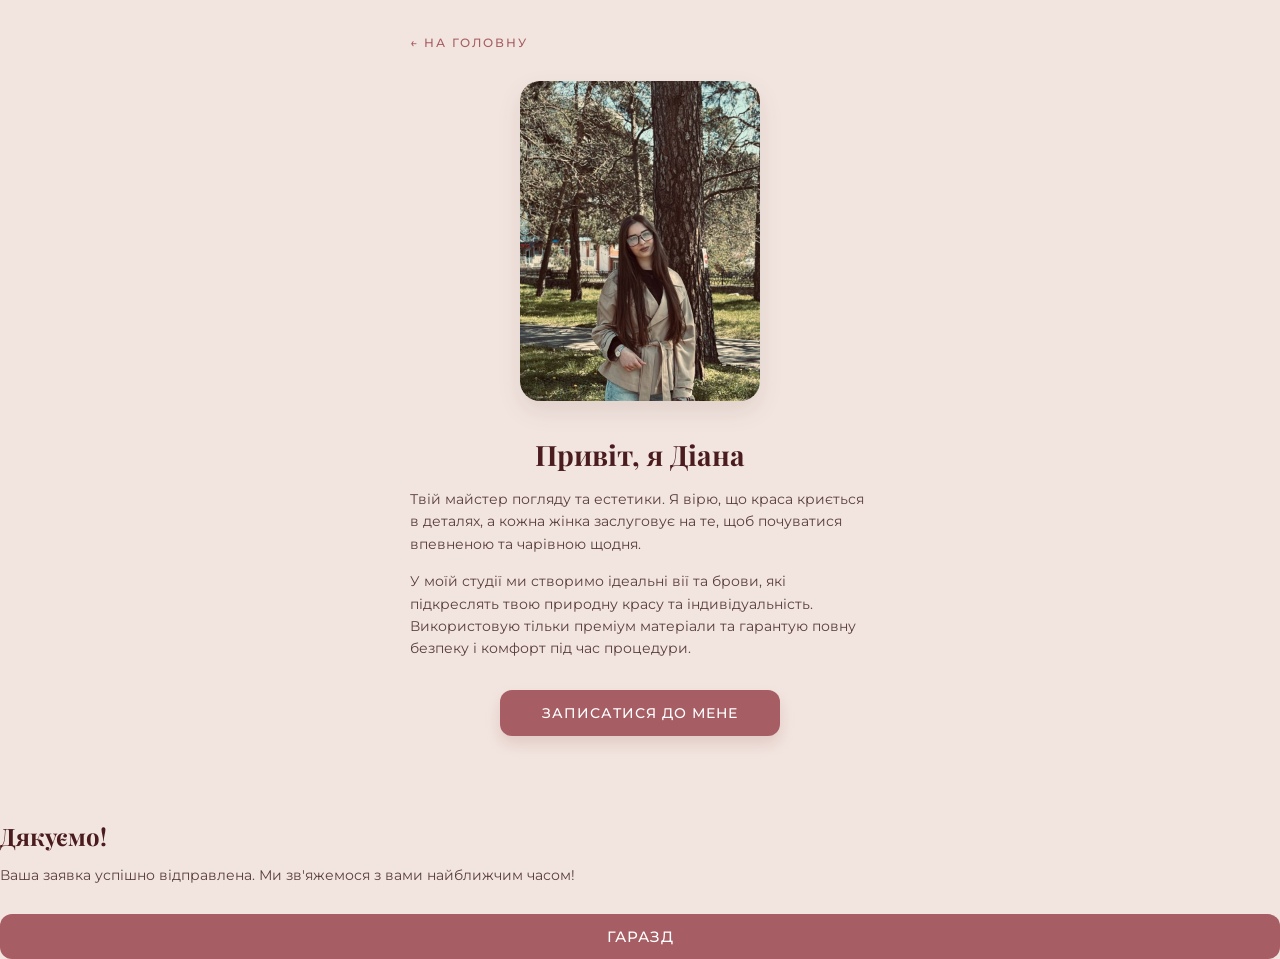
==== about.html @ 8d9df594 "Update about.html" ====
<!DOCTYPE html>
<html lang="uk">
<head>
    <meta charset="UTF-8">
    <meta name="viewport" content="width=device-width, initial-scale=1.0">
    <title>Про мене | Mtlvdn Club</title>
    <link rel="stylesheet" href="style.css">
    <link rel="stylesheet" href="https://cdnjs.cloudflare.com/ajax/libs/font-awesome/6.5.1/css/all.min.css">
    <link href="https://fonts.googleapis.com/css2?family=Montserrat:wght@300;400;500;600&family=Playfair+Display:ital,wght@1,600&display=swap" rel="stylesheet">
</head>
<body style="background-color: #f2e5df;">

    <div class="about-container animate-fade">
        <a href="index.html" class="back-link">← на головну</a>

        <div class="about-photo-wrapper">
            <img src="images/your-photo.jpg" alt="Майстер" class="about-img">
        </div>

        <div class="about-content">
            <h1 class="about-title">Привіт, я Діана</h1>
            <p class="about-text">
                Твій майстер погляду та естетики. Я вірю, що краса криється в деталях, а кожна жінка заслуговує на те, щоб почуватися впевненою та чарівною щодня.
            </p>
            <p class="about-text">
                У моїй студії ми створимо ідеальні вії та брови, які підкреслять твою природну красу та індивідуальність. Використовую тільки преміум матеріали та гарантую повну безпеку і комфорт під час процедури.
            </p>
            
            <a href="javascript:void(0)" onclick="openModal()" class="mega-booking-btn" 
               style="display: block !important; margin: 30px auto 0 auto !important; text-align: center !important; text-decoration: none !important; background-color: #a65e64 !important; color: white !important; padding: 14px 25px !important; width: 100% !important; max-width: 280px !important; border-radius: 12px !important; font-family: 'Montserrat', sans-serif !important; font-size: 14px !important; font-weight: 500 !important; text-transform: uppercase !important; letter-spacing: 1px !important; box-shadow: 0 8px 15px rgba(166, 94, 100, 0.2) !important; box-sizing: border-box !important;">
               Записатися до мене
            </a>
        </div>
    </div>

    <div id="bookingModal" class="modal">
        <div class="modal-overlay" onclick="closeModal()"></div>
        <div class="modal-content" style="background-color: #f2e5df !important; position: relative; z-index: 5002; padding: 25px !important; border-radius: 24px !important; width: 88% !important; max-width: 340px !important; border: 2px solid #f8b3c6 !important; box-shadow: 0 15px 35px rgba(74, 28, 31, 0.15) !important; box-sizing: border-box !important;">
            <span class="close-modal" onclick="closeModal()" style="position: absolute; top: 12px; right: 18px; font-size: 26px; color: #a65e64; cursor: pointer;">&times;</span>
            <h2 class="modal-title" style="font-family: 'Playfair Display', serif !important; color: #4a1c1f !important; text-align: center !important; font-size: 22px !important; margin: 0 0 20px 0 !important;">Запишіться на прийом</h2>
            
            <form id="bookingForm">
                <div class="input-group" style="margin-bottom: 10px !important;">
                    <label style="display: block !important; font-family: 'Montserrat', sans-serif !important; font-size: 12px !important; color: #4a1c1f !important; margin-bottom: 4px !important; text-align: left !important;">Оберіть послугу:</label>
                    <select id="service" name="service" class="modal-input" required style="width: 100% !important; padding: 10px 12px !important; border: 1.5px solid #f8b3c6 !important; border-radius: 12px !important; background: #ffffff !important; font-family: 'Montserrat', sans-serif !important; font-size: 14px !important; box-sizing: border-box !important; outline: none !important;">
                        <option value="" disabled selected>Виберіть з переліку...</option>
                        <optgroup label="Вії">
                            <option value="Ламінування+фарбування+ботокс (500грн)">Ламінування+фарбування+ботокс — 500 грн</option>
                            <option value="Фарбування вій (150 грн)">Фарбування вій — 150 грн</option>
                        </optgroup>
                        <optgroup label="Брови">
                            <option value="Корекція брів (200 грн)">Корекція брів — 200 грн</option>
                            <option value="Фарбування+корекція (400 грн)">Фарбування+корекція — 400 грн</option>
                            <option value="Ламінування+фарбування+корекція (600грн)">Ламінування+фарбування+корекція — 600 грн</option>
                            <option value="Депіляція над верхньою губою (200грн)">Депіляція над верхньою губою — 200 грн</option>
                        </optgroup>
                        <optgroup label="Комплекси">
                            <option value="Комплекс (1000 грн)">Комплекс (Ламінування вій та брів) — 1000 грн</option>
                        </optgroup>
                    </select>
                </div>

                <div class="input-group" style="margin-bottom: 10px !important;">
                    <label style="display: block !important; font-family: 'Montserrat', sans-serif !important; font-size: 12px !important; color: #4a1c1f !important; margin-bottom: 4px !important; text-align: left !important;">Ваше ім'я:</label>
                    <input type="text" name="name" class="modal-input" placeholder="Введіть ім'я" required style="width: 100% !important; padding: 10px 12px !important; border: 1.5px solid #f8b3c6 !important; border-radius: 12px !important; background: #ffffff !important; font-family: 'Montserrat', sans-serif !important; font-size: 14px !important; box-sizing: border-box !important; outline: none !important;">
                </div>

                <div class="input-group" style="margin-bottom: 10px !important;">
                    <label style="display: block !important; font-family: 'Montserrat', sans-serif !important; font-size: 12px !important; color: #4a1c1f !important; margin-bottom: 4px !important; text-align: left !important;">Номер телефону:</label>
                    <input type="tel" name="phone" class="modal-input" placeholder="+380..." required style="width: 100% !important; padding: 10px 12px !important; border: 1.5px solid #f8b3c6 !important; border-radius: 12px !important; background: #ffffff !important; font-family: 'Montserrat', sans-serif !important; font-size: 14px !important; box-sizing: border-box !important; outline: none !important;">
                </div>

                <div class="input-group" style="margin-bottom: 10px !important;">
                    <label style="display: block !important; font-family: 'Montserrat', sans-serif !important; font-size: 12px !important; color: #4a1c1f !important; margin-bottom: 4px !important; text-align: left !important;">Дата візиту:</label>
                    <input type="date" name="date" class="modal-input" required style="width: 100% !important; padding: 10px 12px !important; border: 1.5px solid #f8b3c6 !important; border-radius: 12px !important; background: #ffffff !important; font-family: 'Montserrat', sans-serif !important; font-size: 14px !important; box-sizing: border-box !important; outline: none !important; display: flex !important; align-items: center !important; justify-content: flex-start !important; -webkit-appearance: none !important; appearance: none !important;">
                </div>
                
                <div class="input-group" style="margin-bottom: 10px !important;">
                    <label style="display: block !important; font-family: 'Montserrat', sans-serif !important; font-size: 12px !important; color: #4a1c1f !important; margin-bottom: 4px !important; text-align: left !important;">Час візиту:</label>
                    <input type="time" name="time" class="modal-input" required style="width: 100% !important; padding: 10px 12px !important; border: 1.5px solid #f8b3c6 !important; border-radius: 12px !important; background: #ffffff !important; font-family: 'Montserrat', sans-serif !important; font-size: 14px !important; box-sizing: border-box !important; outline: none !important; display: flex !important; align-items: center !important; justify-content: flex-start !important; -webkit-appearance: none !important; appearance: none !important;">
                </div>

                <div class="input-group" style="margin-bottom: 12px !important;">
                    <label style="display: block !important; font-family: 'Montserrat', sans-serif !important; font-size: 12px !important; color: #4a1c1f !important; margin-bottom: 4px !important; text-align: left !important;">Коментар:</label>
                    <textarea name="comment" class="modal-input" rows="3" placeholder="Ваші побажання..." style="width: 100% !important; padding: 10px 12px !important; border: 1.5px solid #f8b3c6 !important; border-radius: 12px !important; background: #ffffff !important; font-family: 'Montserrat', sans-serif !important; font-size: 14px !important; box-sizing: border-box !important; outline: none !important; resize: none !important;"></textarea>
                </div>

                <button type="submit" class="submit-btn" style="background: #a65e64 !important; color: white !important; border: none !important; padding: 13px 0 !important; width: 100% !important; border-radius: 12px !important; font-family: 'Montserrat', sans-serif !important; font-size: 15px !important; font-weight: 500 !important; cursor: pointer !important; text-transform: uppercase; letter-spacing: 1px;">Підтвердити запис</button>
            </form>
        </div>
    </div>

    <div id="success-modal" class="modal" style="display: none;">
        <div class="modal-overlay" onclick="closeSuccessModal()"></div>
        <div class="modal-content" style="text-align: center; background-color: #f2e5df !important; padding: 25px !important; border-radius: 24px !important; width: 88% !important; max-width: 340px !important; border: 2px solid #f8b3c6 !important; box-sizing: border-box !important;">
            <div style="margin-bottom: 15px !important; display: inline-block;">
                <svg viewBox="0 0 24 24" fill="none" xmlns="http://www.w3.org/2000/svg" style="width: 50px; height: 50px;">
                    <path d="M12 2L14.8 9.2L22 12L14.8 14.8L12 22L9.2 14.8L2 12L9.2 9.2L12 2Z" fill="#a65e64"/>
                </svg>
            </div>
            <h3 style="font-family: 'Playfair Display', serif; font-size: 24px; color: #4a1c1f; margin-bottom: 10px;">Дякуємо!</h3>
            <p style="font-family: 'Montserrat', sans-serif; font-size: 14px; color: #5a3e3f; margin-bottom: 20px;">Ваша заявка успішно відправлена. Ми зв'яжемося з вами найближчим часом!</p>
            <button onclick="closeSuccessModal()" class="submit-btn" style="background: #a65e64 !important; color: white !important; border: none !important; padding: 13px 0 !important; width: 100% !important; border-radius: 12px !important; font-family: 'Montserrat', sans-serif !important; font-size: 15px !important; font-weight: 500 !important; cursor: pointer !important; text-transform: uppercase;">Гаразд</button>
        </div>
    </div>

    <script src="script.js"></script>
</body>
</html>
            <h3 style="font-family: 'Playfair Display', serif; font-size: 24px; color: #4a1c1f; margin-bottom: 10px;">Дякуємо!</h3>
            <p style="font-family: 'Montserrat', sans-serif; font-size: 14px; color: #5a3e3f; margin-bottom: 20px;">Ваша заявка успішно відправлена. Ми зв'яжемося з вами найближчим часом!</p>
            <button onclick="closeSuccessModal()" class="submit-btn">Гаразд</button>
        </div>
    </div>

    <script src="script.js"></script> 
</body>
</html>
---- style.css ----
/* ==========================================================================
   1. БАЗОВІ СТИЛІ ТА СКИДАННЯ
   ========================================================================== */
body, html { 
    margin: 0 !important; 
    padding: 0 !important; 
    width: 100% !important;
    background-color: #f2e5df !important; 
    overflow-x: hidden;
    font-family: 'Playfair Display', serif;
}

html {
    scroll-behavior: smooth;
}

/* ==========================================================================
   2. ШАПКА ТА ЛОГОТИП
   ========================================================================== */
.hero {
    position: relative;
    width: 100%;
    min-height: 220px;
    display: flex;
    flex-direction: column;
    align-items: center;
    justify-content: center;
}

.main-logo { 
    position: absolute; 
    top: 15px; 
    left: 20px; 
    width: 110px; 
    z-index: 10;
    filter: drop-shadow(0px 5px 10px rgba(0, 0, 0, 0.08));
    cursor: pointer;
}

.sakura-top-right {
    position: absolute; 
    top: 0; 
    right: 0; 
    width: 180px; 
    z-index: 5; 
    pointer-events: none;
}

.header-title {
    display: flex !important;
    flex-direction: column !important;
    align-items: center !important;
    text-align: center !important;
    padding: 40px 10px 10px !important; 
    margin-top: 0 !important;
    z-index: 10;
}

.main-text { 
    font-style: italic !important; 
    font-weight: 600 !important; 
    font-size: 36px !important; 
    color: #4a1c1f !important; 
    margin: 0 !important;
}

.sub-text { 
    font-style: italic !important; 
    font-weight: 600 !important; 
    font-size: 28px !important; 
    color: #a65e64 !important; 
    margin-top: -2px !important; 
    letter-spacing: 2px;
    text-transform: uppercase;
}

/* ==========================================================================
   3. БАНТИКИ ТА КОНФЕТТІ (ГОЛОВНИЙ СТИЛЬ ДЛЯ ПК — СТАТИЧНІ НА ЕКРАНІ)
   ========================================================================== */
.bow {
    position: fixed; 
    background-image: url('images/bow.png'); 
    background-size: contain;
    background-repeat: no-repeat;
    z-index: 5; 
    opacity: 0.9;
    width: 60px;
    height: 60px;
    pointer-events: none; 
}

/* Розставляємо бантики по всій висоті екрана комп'ютера */
.bow-1 { top: 12vh; left: 4%; }   
.bow-2 { top: 48vh; left: 3%; }   
.bow-3 { top: 82vh; left: 5%; }   

.bow-4 { top: 15vh; right: 4%; }  
.bow-5 { top: 52vh; right: 3%; }  
.bow-6 { top: 85vh; right: 5%; }  

.bow-7 { top: 28vh; left: 11%; width: 52px; height: 52px; } 
.bow-8 { top: 32vh; right: 13%; width: 52px; height: 52px; }
.bow-9 { top: 65vh; left: 9%; width: 52px; height: 52px; }
.bow-10 { top: 70vh; right: 11%; width: 52px; height: 52px; }

/* Ховаємо внутрішні, залишаючи рівно 8 бантиків на екрані ПК */
.bow:nth-child(4), .bow:nth-child(8) { 
    display: none !important; 
}

/* Статичне конфеті */
.confetti {
    position: fixed; 
    width: 12px; 
    height: 12px;
    background-color: #f8b3c6;
    border-radius: 50%;
    z-index: 4;
    opacity: 0.6;
    animation: float 8s infinite ease-in-out;
    pointer-events: none;
}
.confetti-1 { top: 25vh; left: 20%; }
.confetti-2 { top: 65vh; left: 80%; background-color: #ffffff; }

@keyframes float {
    0%, 100% { transform: translateY(0) translateX(0); }
    50% { transform: translateY(-40px) translateX(25px); }
}

/* ==========================================================================
   4. МОБІЛЬНЕ МЕНЮ ТА КНОПКА-БУРГЕР
   ========================================================================== */
.menu-toggle { 
    cursor: pointer; 
    position: absolute; 
    top: 20px; 
    right: 20px; 
    z-index: 3000; 
    background: #e5c5bb; 
    padding: 10px 12px; 
    border-radius: 8px; 
    display: flex;
    flex-direction: column;
    gap: 5px;
    transition: all 0.3s ease;
}
.menu-toggle .bar { 
    display: block; 
    width: 25px; 
    height: 3px; 
    background: #4a1c1f; 
    transition: all 0.3s ease;
}

.menu-toggle.active .bar:nth-child(1) { transform: translateY(8px) rotate(45deg); }
.menu-toggle.active .bar:nth-child(2) { opacity: 0; }
.menu-toggle.active .bar:nth-child(3) { transform: translateY(-8px) rotate(-45deg); }

.nav-menu {
    display: none; 
    position: fixed; 
    top: 0; 
    left: 0;
    width: 100%; 
    height: 100%; 
    background: rgba(242, 229, 223, 0.98) !important; 
    justify-content: center; 
    align-items: center; 
    z-index: 4000 !important; 
}

.nav-menu.active { 
    display: flex !important; 
}

.menu-glass-box {
    background: rgba(255, 255, 255, 0.4) !important;
    backdrop-filter: blur(15px) !important;
    -webkit-backdrop-filter: blur(15px) !important;
    border: 1px solid rgba(248, 179, 198, 0.5) !important;
    border-radius: 35px !important;
    padding: 30px !important;
    width: 85% !important;
    max-width: 360px !important;
    box-shadow: 0 15px 35px rgba(74, 28, 31, 0.08) !important;
}

.nav-menu ul { 
    list-style: none; 
    padding: 0; 
    margin: 0;
    width: 100%;
}

.menu-btn-item {
    display: flex !important;
    align-items: center !important;
    justify-content: center !important;
    width: 100% !important;
    height: 50px !important;
    background: #ffffff !important;
    color: #4a1c1f !important;
    text-decoration: none !important;
    margin-bottom: 15px !important;
    border-radius: 50px !important;
    border: 1px solid #f8b3c6 !important;
    font-family: 'Montserrat', sans-serif !important;
    font-size: 14px !important;
    font-weight: 500 !important;
    letter-spacing: 1.5px !important;
    text-transform: uppercase !important;
    box-sizing: border-box;
}

.menu-btn-item:hover {
    letter-spacing: 2px !important;
    background: #ffffff !important;
    box-shadow: 0 8px 20px rgba(248, 179, 198, 0.4) !important;
    border-color: #a65e64 !important;
    transform: scale(1.02);
}

.menu-btn-item.special {
    background: linear-gradient(135deg, #a65e64, #c28287) !important;
    color: #ffffff !important;
    border: none !important;
    font-weight: 600 !important;
    box-shadow: 0 8px 15px rgba(166, 94, 100, 0.2) !important;
    margin-bottom: 0 !important;
}

/* ==========================================================================
   5. СЕКЦІЯ СТОРІНКИ ПОСЛУГ (КАРТКИ З ФОТО)
   ========================================================================== */
.services-section {
    width: 100% !important;
    max-width: 500px !important;
    margin: 0 auto !important;
    padding: 10px 20px 60px 20px !important;
    box-sizing: border-box;
    position: relative;
    z-index: 10;
}

.category-title {
    font-family: 'Playfair Display', serif;
    font-style: italic;
    font-size: 36px;
    color: #4a1c1f;
    text-align: center;
    margin: 35px 0 20px 0;
}

.service-item.bg-card {
    height: 300px !important;
    width: 100% !important;
    margin: 0 auto 25px auto !important;
    border: 2px solid #f8b3c6 !important;
    border-radius: 24px !important;
    background-size: cover !important;
    background-position: center !important;
    position: relative !important;
    overflow: hidden !important;
    display: flex !important;
    box-sizing: border-box;
}

.service-item.bg-card::before {
    content: "";
    position: absolute;
    top: 0; left: 0; width: 100%; height: 100%;
    background: linear-gradient(to bottom, rgba(0, 0, 0, 0.55) 0%, rgba(0, 0, 0, 0.2) 50%, rgba(0, 0, 0, 0.5) 100%);
    z-index: 1;
}

.card-content {
    width: 100% !important;
    height: 100% !important;
    position: relative;
    z-index: 2;
    display: flex !important;
    flex-direction: column !important;
    align-items: center !important;
    justify-content: flex-start !important; 
    padding: 25px 15px 20px 15px !important; 
    box-sizing: border-box !important;
}

.card-name {
    color: #ffffff !important;
    font-family: 'Montserrat', sans-serif !important;
    font-size: 16px !important; 
    font-weight: 500 !important; 
    text-transform: uppercase !important;
    letter-spacing: 1.5px !important;
    text-align: center;
    margin: 0 0 10px 0 !important;
    text-shadow: 0 2px 8px rgba(0,0,0,0.8) !important;
    max-width: 90% !important;
    line-height: 1.4 !important;
}

.card-btn {
    margin-top: auto !important;
    background: #a65e64 !important;
    border: 1px solid #f8b3c6 !important;
    color: white !important;
    padding: 10px 35px !important; 
    border-radius: 12px !important;
    font-family: 'Montserrat', sans-serif !important;
    font-size: 13px !important;
    font-weight: 500 !important;
    text-transform: uppercase !important;
    letter-spacing: 1px;
    cursor: pointer !important;
    transition: all 0.3s ease;
}
.card-btn:hover {
    background: #8e4d52 !important;
    transform: translateY(-2px);
}

/* ==========================================================================
   6. ТЕКСТОВИЙ ПРАЙС-ЛИСТ (`services.html`)
   ========================================================================== */
.services-container {
    padding: 30px 20px 100px !important;
    max-width: 550px !important;
    margin: 0 auto !important;
    box-sizing: border-box;
}

.back-link {
    text-decoration: none;
    color: #a65e64;
    font-family: 'Montserrat', sans-serif;
    text-transform: uppercase;
    font-size: 12px;
    letter-spacing: 2px;
    font-weight: 500;
}

.price-list {
    margin-bottom: 35px !important;
}

.price-item {
    display: flex !important;
    align-items: baseline !important;
    margin-bottom: 18px !important;
    font-family: 'Montserrat', sans-serif !important;
}

.price-item .name {
    font-size: 14px !important;
    color: #4a1c1f !important;
    font-weight: 400 !important;
    max-width: 75%;
}

.price-item .price {
    font-weight: 600 !important;
    color: #a65e64 !important;
    white-space: nowrap;
    margin-left: auto; 
    padding-left: 10px;
}

/* ==========================================================================
   7. МОДАЛЬНІ ВІКНА ТА ФОРМА ЗАПИСУ
   ========================================================================== */
.modal { 
    display: none; 
    position: fixed; 
    top: 0; left: 0; 
    width: 100%; height: 100%; 
    z-index: 5000; 
    align-items: center;
    justify-content: center;
}

.modal-overlay {
    position: absolute;
    top: 0; left: 0;
    width: 100%; height: 100%;
    background: rgba(40, 20, 22, 0.4);
    backdrop-filter: blur(4px);
}

.modal-content {
    background-color: #f2e5df !important; 
    position: relative;
    z-index: 5002;
    padding: 25px !important;
    border-radius: 24px !important;
    width: 88% !important;
    max-width: 400px !important;
    border: 2px solid #f8b3c6 !important;
    box-shadow: 0 15px 35px rgba(74, 28, 31, 0.15) !important;
    box-sizing: border-box;
}

.close-modal {
    position: absolute;
    top: 12px;
    right: 18px;
    font-size: 26px;
    color: #a65e64;
    cursor: pointer;
}

.modal-title {
    font-family: 'Playfair Display', serif !important;
    color: #4a1c1f !important;
    text-align: center !important;
    font-size: 24px !important;
    margin: 0 0 20px 0 !important;
}

.input-group {
    margin-bottom: 12px !important;
    text-align: left !important;
}

.input-group label {
    display: block !important;
    font-family: 'Montserrat', sans-serif !important;
    font-size: 13px !important;
    color: #4a1c1f !important;
    margin-bottom: 4px !important;
    padding-left: 4px;
}

.modal-input {
    width: 100% !important;
    padding: 11px 14px !important;
    border: 1.5px solid #f8b3c6 !important; 
    border-radius: 12px !important;
    background: #ffffff !important;
    font-family: 'Montserrat', sans-serif !important;
    font-size: 14px !important;
    box-sizing: border-box !important;
    outline: none !important;
}
.modal-input:focus {
    border-color: #a65e64 !important;
}

/* Контейнер для Дати та Часу на ПК */
.row {
    display: flex !important;
    gap: 12px !important;
}
.row .input-group {
    flex: 1 !important;
}

.submit-btn {
    background: #a65e64 !important;
    color: white !important;
    border: none !important;
    padding: 13px 0 !important;
    width: 100% !important;
    border-radius: 12px !important;
    font-family: 'Montserrat', sans-serif !important;
    font-size: 15px !important;
    font-weight: 500 !important;
    cursor: pointer !important;
    margin-top: 10px !important;
    text-transform: uppercase;
    letter-spacing: 1px;
}
.submit-btn:hover { background: #8e4d52 !important; }
textarea.modal-input { resize: none !important; }

/* ==========================================================================
   8. СТОРІНКА ПРО МЕНЕ (`about.html`)
   ========================================================================== */
.about-container {
    max-width: 500px !important; 
    margin: 0 auto !important;
    padding: 30px 20px 60px !important;
    box-sizing: border-box;
}

.about-photo-wrapper {
    position: relative !important;
    width: 240px !important; 
    height: 320px !important;
    margin: 30px auto 35px auto !important;
}

.about-img {
    width: 100% !important;
    height: 100% !important;
    object-fit: cover !important; 
    border-radius: 20px !important; 
    box-shadow: 0 10px 25px rgba(74, 28, 31, 0.1) !important; 
}

.about-title {
    font-family: 'Playfair Display', serif !important;
    font-size: 28px !important;
    color: #4a1c1f !important;
    margin-bottom: 15px !important;
    text-align: center;
}

.about-text {
    font-family: 'Montserrat', sans-serif !important;
    font-size: 14px !important;
    line-height: 1.6 !important;
    color: #5a3e3f !important;
    margin-bottom: 15px !important;
    font-weight: 400 !important;
}

/* ==========================================================================
   9. ПІДВАЛ (ФУТЕР) СТОРІНКИ
   ========================================================================== */
.footer-section {
    padding: 50px 20px 30px !important;
    background-color: #f2e5df !important; 
    border-top: 1px solid rgba(166, 94, 100, 0.15) !important;
    text-align: center !important;
    position: relative;
    z-index: 10;
}

.footer-title {
    font-family: 'Playfair Display', serif !important;
    font-size: 28px !important;
    color: #4a1c1f !important;
    margin: 0 0 5px 0 !important;
}

.footer-subtitle {
    font-family: 'Montserrat', sans-serif !important;
    color: #a65e64 !important;
    margin: 0 0 30px 0 !important;
    font-size: 14px;
}

.contact-links {
    display: flex !important;
    justify-content: center !important;
    gap: 40px !important;
    margin-bottom: 35px !important;
}

.contact-item {
    text-decoration: none !important;
    display: flex !important;
    flex-direction: column !important;
    align-items: center !important;
    gap: 6px !important;
}

.footer-icon {
    font-size: 26px !important; 
    color: #a65e64 !important;  
}

.contact-item .label {
    font-family: 'Montserrat', sans-serif !important;
    font-size: 11px !important;
    text-transform: uppercase !important;
    letter-spacing: 1px !important;
    color: #4a1c1f !important;
}

.footer-bottom {
    font-family: 'Montserrat', sans-serif !important;
    font-size: 11px !important;
    color: rgba(74, 28, 31, 0.4) !important;
    margin-top: 20px !important;
    border-top: 1px solid rgba(166, 94, 100, 0.08) !important;
    padding-top: 15px !important;
}

/* ==========================================================================
   10. АНІМАЦІЇ
   ========================================================================== */
.animate-fade { animation: fadeInUp 0.6s ease-out forwards; }
@keyframes fadeInUp {
    from { opacity: 0; transform: translateY(15px); }
    to { opacity: 1; transform: translateY(0); }
}

/* ==========================================================================
   11. АДАПТИВНИЙ КРАШ-ТЕСТ ДЛЯ ТЕЛЕФОНІВ (Мобільні екрани)
   ========================================================================== */
@media screen and (max-width: 768px) {
    .sakura-top-right { width: 120px !important; }
    .main-logo { width: 90px !important; left: 15px !important; top: 15px !important; }
    .main-text { font-size: 30px !important; }
    .sub-text { font-size: 22px !important; }
    .service-item.bg-card { height: 240px !important; }
    .card-name { font-size: 14px !important; }

    /* Мобільні бантики */
    .bow {
        position: absolute !important;
        width: 38px !important;        
        height: 38px !important;
        z-index: 1 !important;         
    }
    .bow-1 { top: 190px !important; left: 1% !important; }
    .bow-2 { top: 520px !important; left: 1% !important; }
    .bow-3 { top: 900px !important; left: 2% !important; }
    .bow-4 { top: 230px !important; right: 1% !important; }
    .bow-5 { top: 620px !important; right: 1% !important; }
    .bow-6 { top: 1050px !important; right: 2% !important; }
    .bow-7, .bow-8, .bow-9, .bow-10 { display: none !important; }
    .confetti { position: absolute !important; z-index: 1 !important; }

    /* ----------------------------------------------------------------------
       ВИПРАВЛЕННЯ ДЛЯ МОДАЛКИ ТА ПОЛІВ "ДАТА І ЧАС" НА СМАРТФОНІ
       ---------------------------------------------------------------------- */
    .modal-content {
        width: 92% !important;        
        max-width: 340px !important;   
        padding: 20px !important; 
        border-radius: 20px !important;
    }

    .modal-title {
        font-size: 20px !important;    
        margin-bottom: 15px !important;
    }

    .close-modal {
        top: 8px !important;
        right: 14px !important;
        font-size: 22px !important;    
    }

    .input-group {
        margin-bottom: 10px !important; 
    }

    .input-group label {
        font-size: 12px !important;    
        margin-bottom: 3px !important;
    }

    .modal-input {
        padding: 10px 12px !important;  
        font-size: 14px !important;    
        border-radius: 10px !important;
        height: auto !important;
    }

    /* Рядок стає колонкою: Дата та Час стають один під одним */
    .row {
        display: flex !important;
        flex-direction: column !important; /* Розгортаємо вертикально */
        gap: 0 !important; 
    }
    
    .row .input-group {
        margin-bottom: 10px !important; /* Однаковий відступ, як у інших полів */
        width: 100% !important;
    }

    .submit-btn {
        padding: 12px 0 !important;    
        font-size: 14px !important;    
        border-radius: 10px !important;
        margin-top: 5px !important;
    }
}
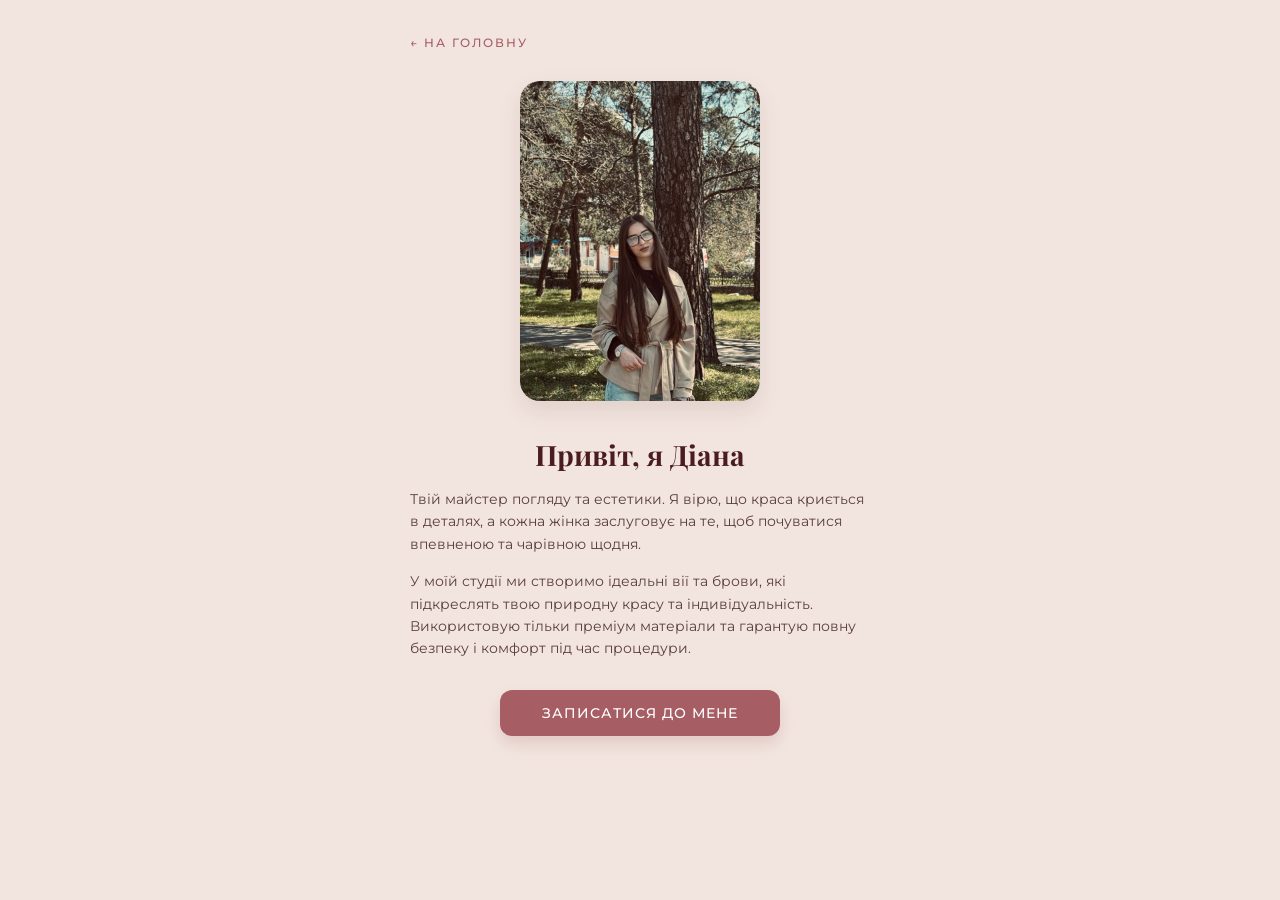
==== commit 35605ef0: "Refactor about.html structure and content" ====
--- a/about.html
+++ b/about.html
@@ -33,7 +33,8 @@
         </div>
     </div>
 
-    <div id="bookingModal" class="modal">
+    <div id="bookingModal" class="modal" style="display: none; position: fixed; top: 0; left: 0; width: 100%; height: 100%; z-index: 5000; align-items: center; justify-content: center;">
+        <div class="modal-overlay" onclick="closeModal()" style="position: absolute; top: 0; left: 0; width: 100%; height: 100%; background: rgba(40, 20, 22, 0.4); backdrop-filter: blur(4px); -webkit-backdrop-filter: blur(4px);"></div>
         <div class="modal-overlay" onclick="closeModal()"></div>
         <div class="modal-content" style="background-color: #f2e5df !important; position: relative; z-index: 5002; padding: 25px !important; border-radius: 24px !important; width: 88% !important; max-width: 340px !important; border: 2px solid #f8b3c6 !important; box-shadow: 0 15px 35px rgba(74, 28, 31, 0.15) !important; box-sizing: border-box !important;">
             <span class="close-modal" onclick="closeModal()" style="position: absolute; top: 12px; right: 18px; font-size: 26px; color: #a65e64; cursor: pointer;">&times;</span>
@@ -107,12 +108,3 @@
     <script src="script.js"></script>
 </body>
 </html>
-            <h3 style="font-family: 'Playfair Display', serif; font-size: 24px; color: #4a1c1f; margin-bottom: 10px;">Дякуємо!</h3>
-            <p style="font-family: 'Montserrat', sans-serif; font-size: 14px; color: #5a3e3f; margin-bottom: 20px;">Ваша заявка успішно відправлена. Ми зв'яжемося з вами найближчим часом!</p>
-            <button onclick="closeSuccessModal()" class="submit-btn">Гаразд</button>
-        </div>
-    </div>
-
-    <script src="script.js"></script> 
-</body>
-</html>
--- a/style.css
+++ b/style.css
@@ -447,7 +447,6 @@
     border-color: #a65e64 !important;
 }
 
-/* Контейнер для Дати та Часу на ПК */
 .row {
     display: flex !important;
     gap: 12px !important;
@@ -614,15 +613,43 @@
     .bow-6 { top: 1050px !important; right: 2% !important; }
     .bow-7, .bow-8, .bow-9, .bow-10 { display: none !important; }
     .confetti { position: absolute !important; z-index: 1 !important; }
+    /* ==========================================================================
+   КНОПКА ДЛЯ СТОРІНКИ ПРО МЕНЕ
+   ========================================================================== */
+.mega-booking-btn {
+    display: block !important;
+    margin: 30px auto 0 auto !important;
+    text-align: center !important;
+    text-decoration: none !important;
+    background: #a65e64 !important; /* Твій фірмовий колір */
+    color: white !important;
+    padding: 14px 25px !important;
+    width: 100% !important;
+    max-width: 280px !important; /* Оптимальна ширина під фото */
+    border-radius: 12px !important;
+    font-family: 'Montserrat', sans-serif !important;
+    font-size: 14px !important;
+    font-weight: 500 !important;
+    text-transform: uppercase !important;
+    letter-spacing: 1px !important;
+    box-shadow: 0 8px 15px rgba(166, 94, 100, 0.2) !important;
+    transition: all 0.3s ease !important;
+}
+
+.mega-booking-btn:hover {
+    background: #8e4d52 !important;
+    transform: translateY(-2px) !important;
+}
 
     /* ----------------------------------------------------------------------
        ВИПРАВЛЕННЯ ДЛЯ МОДАЛКИ ТА ПОЛІВ "ДАТА І ЧАС" НА СМАРТФОНІ
        ---------------------------------------------------------------------- */
     .modal-content {
-        width: 92% !important;        
+        width: 88% !important;        
         max-width: 340px !important;   
         padding: 20px !important; 
         border-radius: 20px !important;
+        box-sizing: border-box !important;
     }
 
     .modal-title {
@@ -638,29 +665,54 @@
 
     .input-group {
         margin-bottom: 10px !important; 
+        width: 100% !important;
+        box-sizing: border-box !important;
     }
 
     .input-group label {
+        display: block !important;
+        text-align: left !important;
         font-size: 12px !important;    
         margin-bottom: 3px !important;
     }
 
     .modal-input {
+        width: 100% !important;
         padding: 10px 12px !important;  
         font-size: 14px !important;    
         border-radius: 10px !important;
-        height: auto !important;
-    }
-
-    /* Рядок стає колонкою: Дата та Час стають один під одним */
+        box-sizing: border-box !important;
+        height: 40px !important;
+        text-align: left !important;
+    }
+
+    /* Фікс вирівнювання тексту та скидання стилів Safari для iPhone */
+    input[type="date"].modal-input,
+    input[type="time"].modal-input {
+        display: flex !important;
+        align-items: center !important;
+        justify-content: flex-start !important;
+        -webkit-appearance: none !important;
+        appearance: none !important;
+        padding-left: 12px !important;
+        background-position: right 12px center !important;
+    }
+
+    input[type="date"]::-webkit-calendar-picker-indicator,
+    input[type="time"]::-webkit-calendar-picker-indicator {
+        margin: 0 !important;
+        padding: 0 !important;
+    }
+
     .row {
         display: flex !important;
-        flex-direction: column !important; /* Розгортаємо вертикально */
+        flex-direction: column !important; 
         gap: 0 !important; 
+        width: 100% !important;
     }
     
     .row .input-group {
-        margin-bottom: 10px !important; /* Однаковий відступ, як у інших полів */
+        margin-bottom: 10px !important;
         width: 100% !important;
     }
 
@@ -669,5 +721,16 @@
         font-size: 14px !important;    
         border-radius: 10px !important;
         margin-top: 5px !important;
-    }
-}
+        width: 100% !important;
+        box-sizing: border-box !important;
+    }
+}
+    }
+
+    .submit-btn {
+        padding: 12px 0 !important;    
+        font-size: 14px !important;    
+        border-radius: 10px !important;
+        margin-top: 5px !important;
+    }
+}
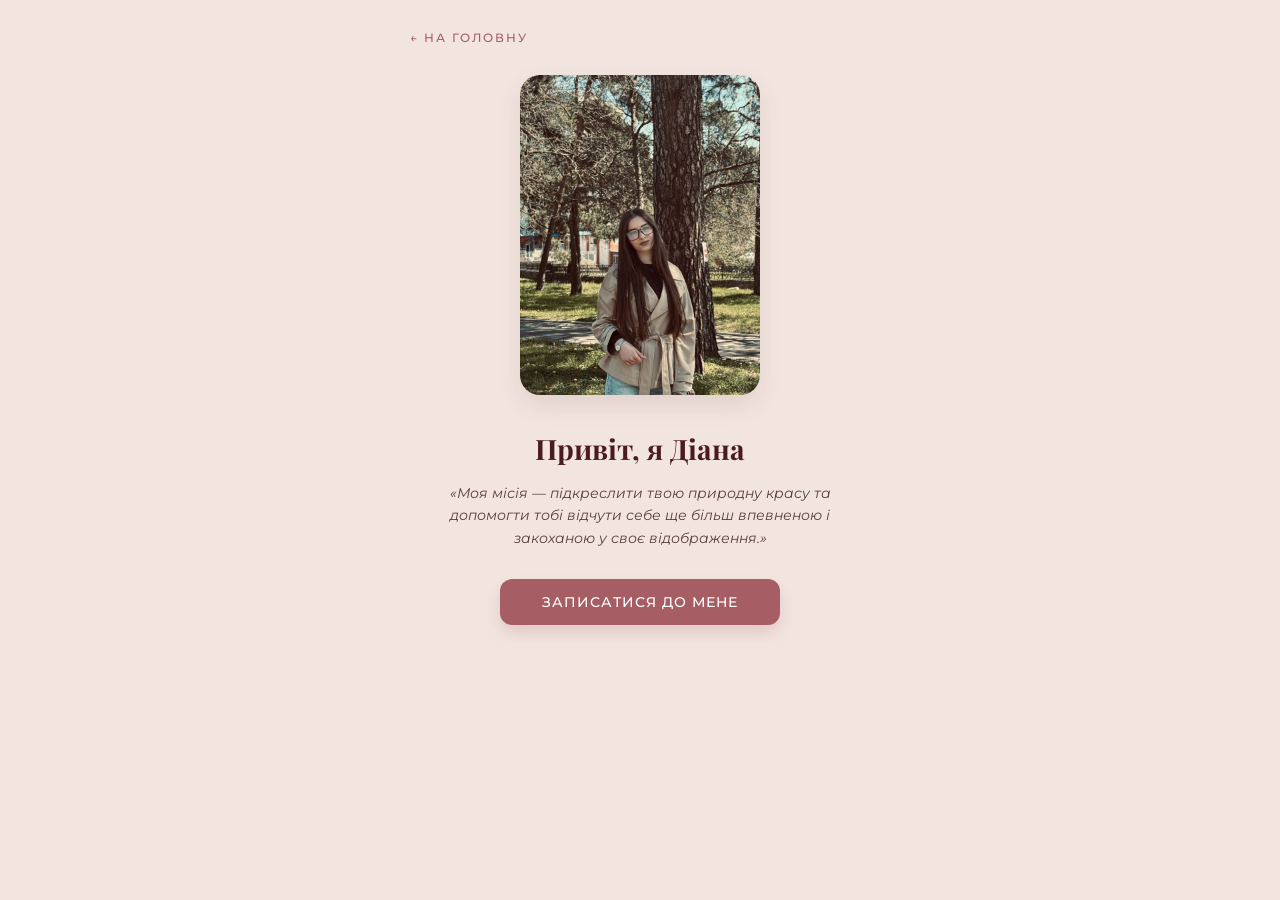
==== commit d797ba41: "Revise about.html content and layout Updated the content and styling of the about page, including a " ====
--- a/about.html
+++ b/about.html
@@ -1,4 +1,3 @@
-<!DOCTYPE html>
 <html lang="uk">
 <head>
     <meta charset="UTF-8">
@@ -19,11 +18,9 @@
 
         <div class="about-content">
             <h1 class="about-title">Привіт, я Діана</h1>
-            <p class="about-text">
-                Твій майстер погляду та естетики. Я вірю, що краса криється в деталях, а кожна жінка заслуговує на те, щоб почуватися впевненою та чарівною щодня.
-            </p>
-            <p class="about-text">
-                У моїй студії ми створимо ідеальні вії та брови, які підкреслять твою природну красу та індивідуальність. Використовую тільки преміум матеріали та гарантую повну безпеку і комфорт під час процедури.
+            
+            <p class="about-text" style="text-align: center; font-style: italic; font-size: 15px; color: #4a1c1f; line-height: 1.7; margin-bottom: 25px;">
+                «Моя місія — підкреслити твою природну красу та допомогти тобі відчути себе ще більш впевненою і закоханою у своє відображення.»
             </p>
             
             <a href="javascript:void(0)" onclick="openModal()" class="mega-booking-btn" 
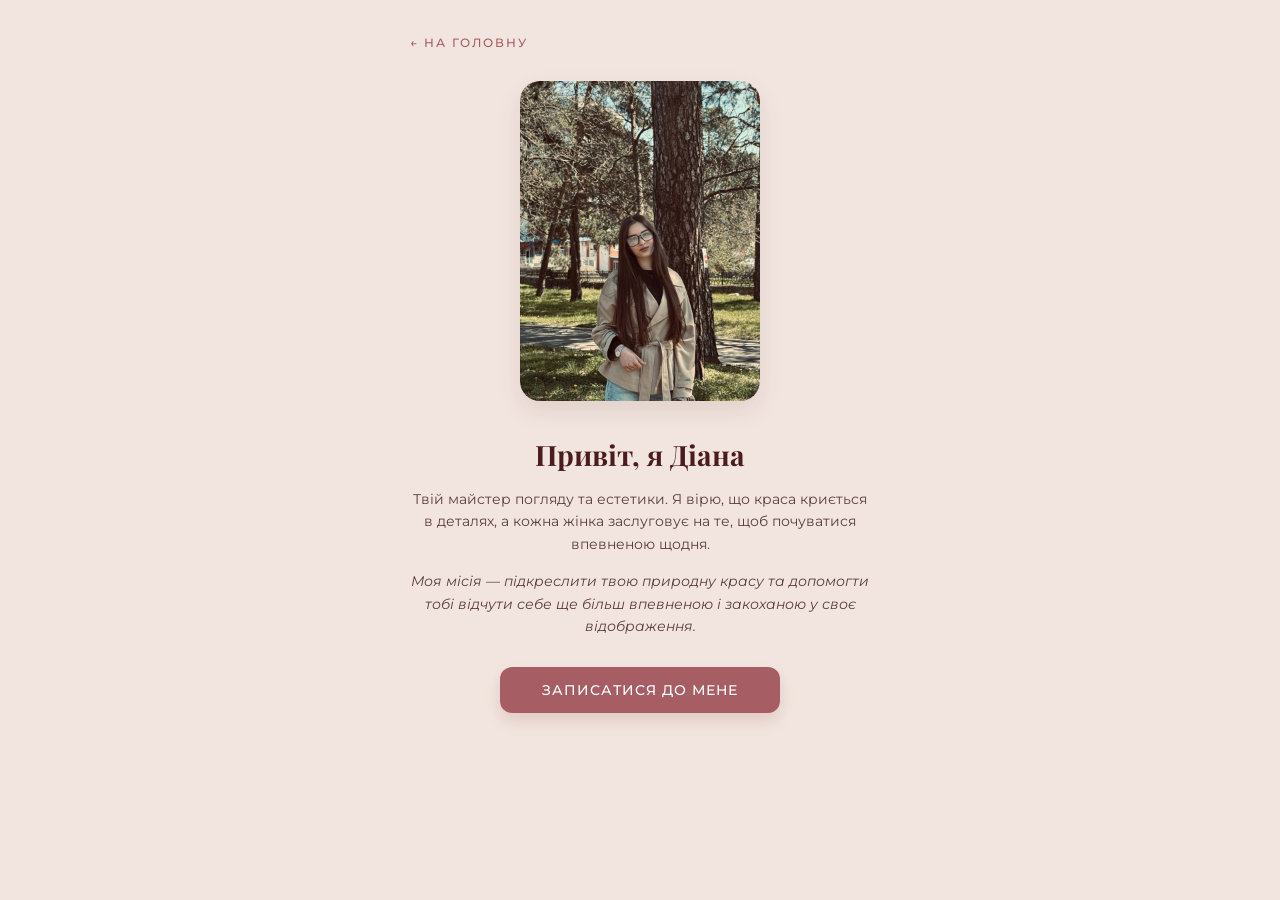
==== commit 74a12c0d: "Revise about.html content and styles Updated the content and styling of the about page." ====
--- a/about.html
+++ b/about.html
@@ -1,3 +1,4 @@
+<!DOCTYPE html>
 <html lang="uk">
 <head>
     <meta charset="UTF-8">
@@ -19,8 +20,12 @@
         <div class="about-content">
             <h1 class="about-title">Привіт, я Діана</h1>
             
-            <p class="about-text" style="text-align: center; font-style: italic; font-size: 15px; color: #4a1c1f; line-height: 1.7; margin-bottom: 25px;">
-                «Моя місія — підкреслити твою природну красу та допомогти тобі відчути себе ще більш впевненою і закоханою у своє відображення.»
+            <p class="about-text" style="text-align: center; font-family: 'Montserrat', sans-serif; font-size: 14px; color: #5a3e3f; line-height: 1.6; margin-bottom: 15px;">
+                Твій майстер погляду та естетики. Я вірю, що краса криється в деталях, а кожна жінка заслуговує на те, щоб почуватися впевненою щодня.
+            </p>
+            
+            <p class="about-text" style="text-align: center; font-style: italic; font-size: 15px; color: #4a1c1f; line-height: 1.7; margin-bottom: 25px; font-weight: 500;">
+                Моя місія — підкреслити твою природну красу та допомогти тобі відчути себе ще більш впевненою і закоханою у своє відображення.
             </p>
             
             <a href="javascript:void(0)" onclick="openModal()" class="mega-booking-btn" 
@@ -32,7 +37,6 @@
 
     <div id="bookingModal" class="modal" style="display: none; position: fixed; top: 0; left: 0; width: 100%; height: 100%; z-index: 5000; align-items: center; justify-content: center;">
         <div class="modal-overlay" onclick="closeModal()" style="position: absolute; top: 0; left: 0; width: 100%; height: 100%; background: rgba(40, 20, 22, 0.4); backdrop-filter: blur(4px); -webkit-backdrop-filter: blur(4px);"></div>
-        <div class="modal-overlay" onclick="closeModal()"></div>
         <div class="modal-content" style="background-color: #f2e5df !important; position: relative; z-index: 5002; padding: 25px !important; border-radius: 24px !important; width: 88% !important; max-width: 340px !important; border: 2px solid #f8b3c6 !important; box-shadow: 0 15px 35px rgba(74, 28, 31, 0.15) !important; box-sizing: border-box !important;">
             <span class="close-modal" onclick="closeModal()" style="position: absolute; top: 12px; right: 18px; font-size: 26px; color: #a65e64; cursor: pointer;">&times;</span>
             <h2 class="modal-title" style="font-family: 'Playfair Display', serif !important; color: #4a1c1f !important; text-align: center !important; font-size: 22px !important; margin: 0 0 20px 0 !important;">Запишіться на прийом</h2>
@@ -105,3 +109,6 @@
     <script src="script.js"></script>
 </body>
 </html>
+    <script src="script.js"></script>
+</body>
+</html>
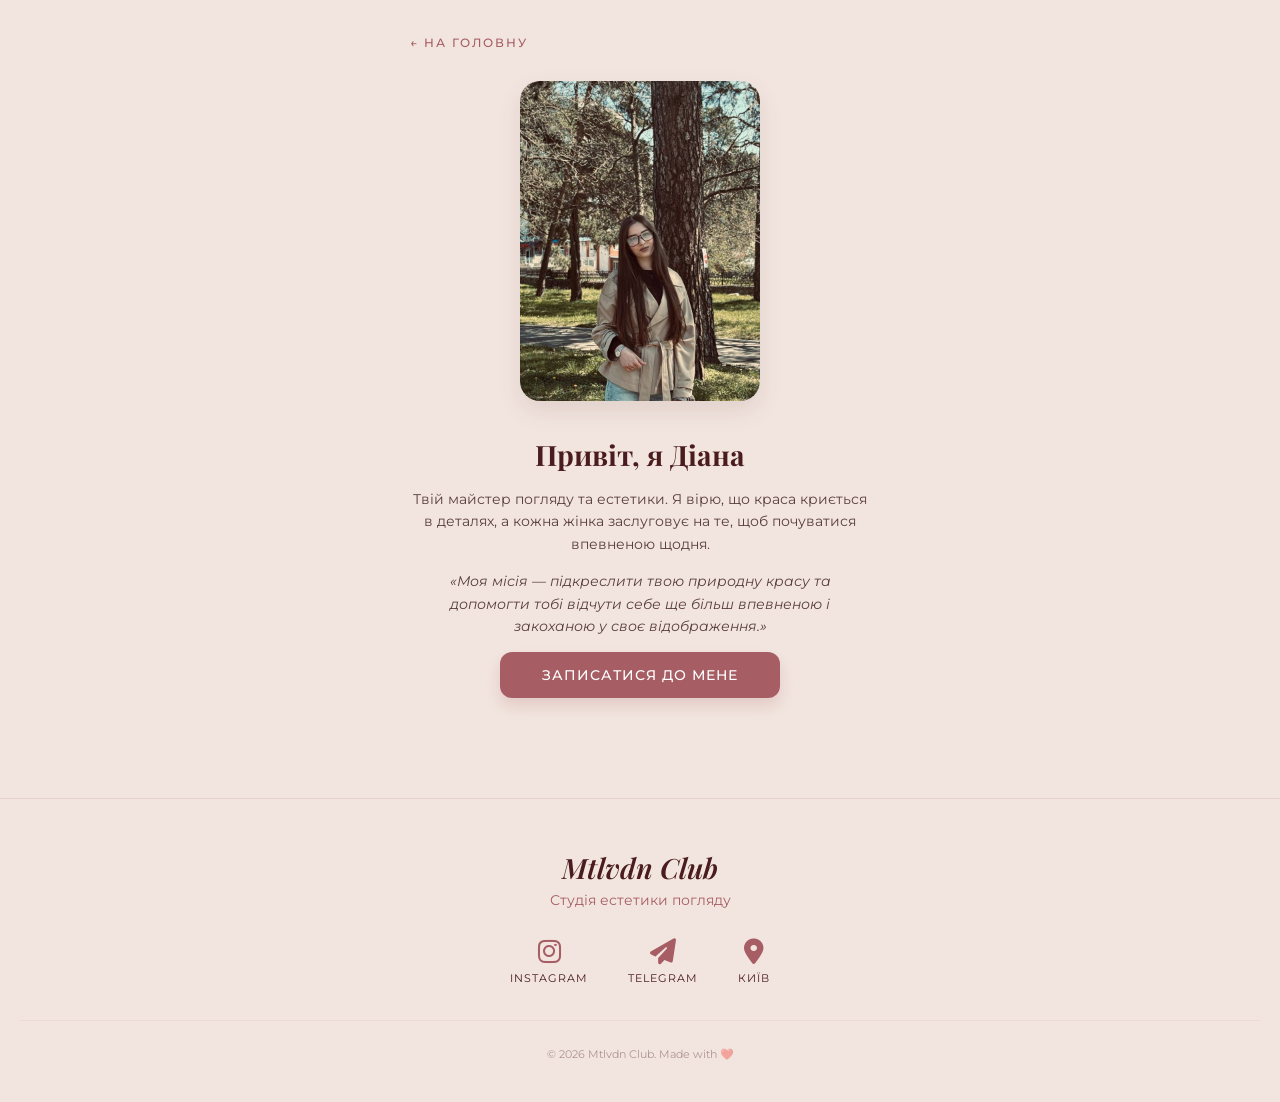
==== commit d1ed33da: "Refactor about.html structure and content" ====
--- a/about.html
+++ b/about.html
@@ -24,16 +24,44 @@
                 Твій майстер погляду та естетики. Я вірю, що краса криється в деталях, а кожна жінка заслуговує на те, щоб почуватися впевненою щодня.
             </p>
             
-            <p class="about-text" style="text-align: center; font-style: italic; font-size: 15px; color: #4a1c1f; line-height: 1.7; margin-bottom: 25px; font-weight: 500;">
-                Моя місія — підкреслити твою природну красу та допомогти тобі відчути себе ще більш впевненою і закоханою у своє відображення.
+            <p class="about-text" style="text-align: center; font-style: italic; font-size: 15px; color: #4a1c1f; line-height: 1.7; margin-bottom: 35px; font-weight: 500;">
+                «Моя місія — підкреслити твою природну красу та допомогти тобі відчути себе ще більш впевненою і закоханою у своє відображення.»
             </p>
             
             <a href="javascript:void(0)" onclick="openModal()" class="mega-booking-btn" 
-               style="display: block !important; margin: 30px auto 0 auto !important; text-align: center !important; text-decoration: none !important; background-color: #a65e64 !important; color: white !important; padding: 14px 25px !important; width: 100% !important; max-width: 280px !important; border-radius: 12px !important; font-family: 'Montserrat', sans-serif !important; font-size: 14px !important; font-weight: 500 !important; text-transform: uppercase !important; letter-spacing: 1px !important; box-shadow: 0 8px 15px rgba(166, 94, 100, 0.2) !important; box-sizing: border-box !important;">
+               style="display: block !important; margin: 0 auto 40px auto !important; text-align: center !important; text-decoration: none !important; background-color: #a65e64 !important; color: white !important; padding: 14px 25px !important; width: 100% !important; max-width: 280px !important; border-radius: 12px !important; font-family: 'Montserrat', sans-serif !important; font-size: 14px !important; font-weight: 500 !important; text-transform: uppercase !important; letter-spacing: 1px !important; box-shadow: 0 8px 15px rgba(166, 94, 100, 0.2) !important; box-sizing: border-box !important;">
                Записатися до мене
             </a>
         </div>
     </div>
+
+    <footer id="contacts" class="footer-section">
+        <div class="footer-content">
+            <h2 class="footer-title" style="font-family: 'Playfair Display', serif; font-style: italic; font-weight: 600; font-size: 32px; color: #4a1c1f; margin-bottom: 5px;">Mtlvdn Club</h2>
+            <p class="footer-subtitle" style="font-family: 'Montserrat', sans-serif; font-size: 14px; color: #a65e64; margin-bottom: 30px;">Студія естетики погляду</p>
+            
+            <div class="contact-links">
+                <a href="https://instagram.com/ТВОЙ_НИК" target="_blank" class="contact-item">
+                    <i class="fa-brands fa-instagram footer-icon"></i>
+                    <span class="label">Instagram</span>
+                </a>
+                
+                <a href="https://t.me/ТВОЙ_НОМЕР" target="_blank" class="contact-item">
+                    <i class="fa-solid fa-paper-plane footer-icon"></i>
+                    <span class="label">Telegram</span>
+                </a>
+                
+                <div class="contact-item">
+                    <i class="fa-solid fa-location-dot footer-icon"></i>
+                    <span class="label">Київ</span>
+                </div>
+            </div>
+
+            <div class="footer-bottom">
+                <p>© 2026 Mtlvdn Club. Made with ❤️</p>
+            </div>
+        </div>
+    </footer>
 
     <div id="bookingModal" class="modal" style="display: none; position: fixed; top: 0; left: 0; width: 100%; height: 100%; z-index: 5000; align-items: center; justify-content: center;">
         <div class="modal-overlay" onclick="closeModal()" style="position: absolute; top: 0; left: 0; width: 100%; height: 100%; background: rgba(40, 20, 22, 0.4); backdrop-filter: blur(4px); -webkit-backdrop-filter: blur(4px);"></div>
@@ -107,8 +135,17 @@
     </div>
 
     <script src="script.js"></script>
+    <script>
+        window.onclick = function(event) {
+            const modal = document.getElementById("bookingModal");
+            const successModal = document.getElementById("success-modal");
+            if (event.target == modal) { 
+                closeModal(); 
+            }
+            if (event.target == successModal) { 
+                closeSuccessModal(); 
+            }
+        }
+    </script>
 </body>
 </html>
-    <script src="script.js"></script>
-</body>
-</html>
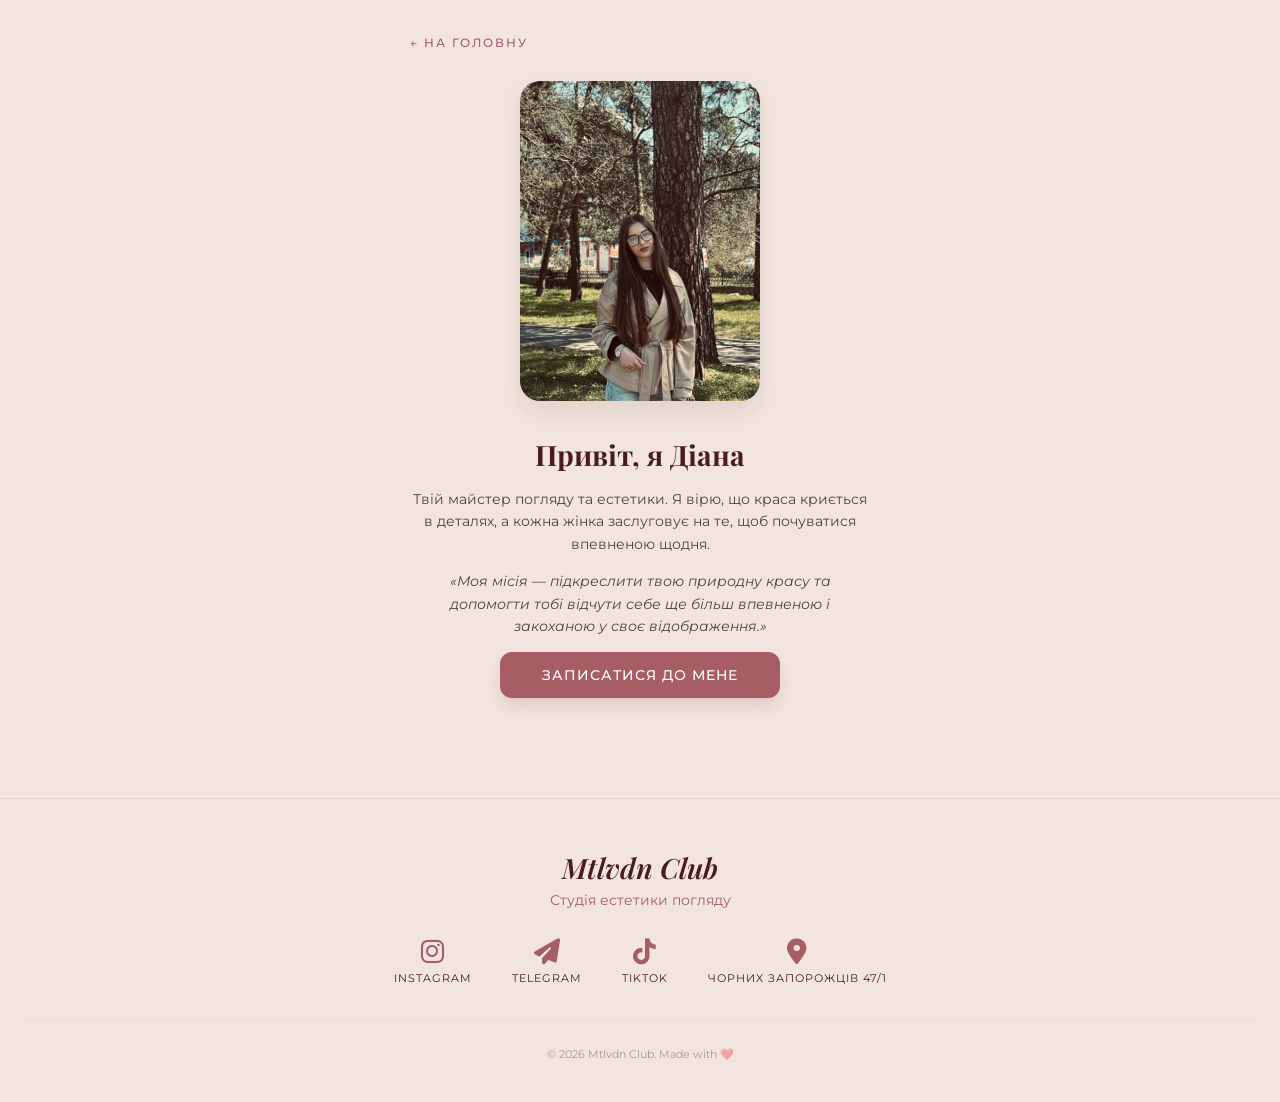
==== commit 1ed28105: "Fix HTML structure and add TikTok link" ====
--- a/about.html
+++ b/about.html
@@ -40,22 +40,27 @@
             <h2 class="footer-title" style="font-family: 'Playfair Display', serif; font-style: italic; font-weight: 600; font-size: 32px; color: #4a1c1f; margin-bottom: 5px;">Mtlvdn Club</h2>
             <p class="footer-subtitle" style="font-family: 'Montserrat', sans-serif; font-size: 14px; color: #a65e64; margin-bottom: 30px;">Студія естетики погляду</p>
             
-            <div class="contact-links">
-                <a href="https://instagram.com/ТВОЙ_НИК" target="_blank" class="contact-item">
-                    <i class="fa-brands fa-instagram footer-icon"></i>
-                    <span class="label">Instagram</span>
-                </a>
-                
-                <a href="https://t.me/ТВОЙ_НОМЕР" target="_blank" class="contact-item">
-                    <i class="fa-solid fa-paper-plane footer-icon"></i>
-                    <span class="label">Telegram</span>
-                </a>
-                
-                <div class="contact-item">
-                    <i class="fa-solid fa-location-dot footer-icon"></i>
-                    <span class="label">Київ</span>
-                </div>
-            </div>
+      <div class="contact-links">
+    <a href="https://instagram.com/mtlvdn.club_lashes" target="_blank" class="contact-item">
+        <i class="fa-brands fa-instagram footer-icon"></i>
+        <span class="label">Instagram</span>
+    </a>
+    
+    <a href="https://t.me/mtlvdn" target="_blank" class="contact-item">
+        <i class="fa-solid fa-paper-plane footer-icon"></i>
+        <span class="label">Telegram</span>
+    </a>
+
+    <a href="https://www.tiktok.com/@mtlvdn.club_lashes?_r=1&_t=ZS-972VdNHEYEa" target="_blank" class="contact-item">
+        <i class="fa-brands fa-tiktok footer-icon"></i>
+        <span class="label">TikTok</span>
+    </a>
+
+    <a href="https://maps.app.goo.gl/yHMRMbnvWUcdjjW39" target="_blank" class="contact-item">
+        <i class="fa-solid fa-location-dot footer-icon"></i>
+        <span class="label">Чорних Запорожців 47/1</span>
+    </a>
+</div>
 
             <div class="footer-bottom">
                 <p>© 2026 Mtlvdn Club. Made with ❤️</p>
@@ -85,7 +90,7 @@
                             <option value="Депіляція над верхньою губою (200грн)">Депіляція над верхньою губою — 200 грн</option>
                         </optgroup>
                         <optgroup label="Комплекси">
-                            <option value="Комплекс (1000 грн)">Комплекс (Ламінування вій та брів) — 1000 грн</option>
+                            <option value="Комплекс (1000 грн)">Комплекс (Корекція, ламінування та фарбування брів та вій) — 1000 грн</option>
                         </optgroup>
                     </select>
                 </div>
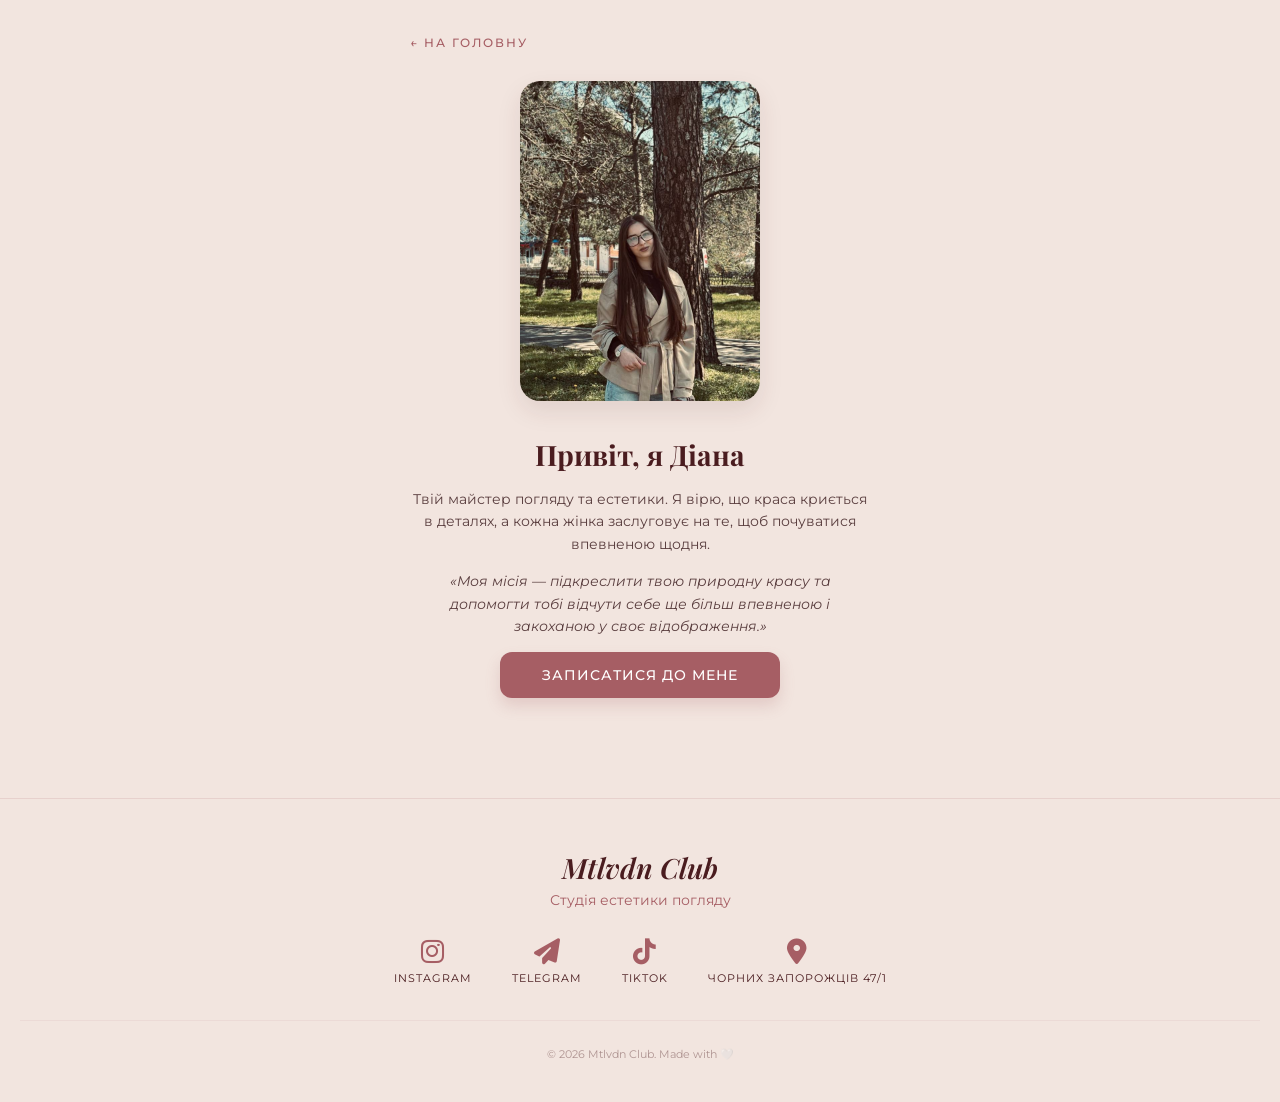
==== commit 7c33b343: "Fix HTML encoding issues in about.html" ====
--- a/about.html
+++ b/about.html
@@ -63,7 +63,7 @@
 </div>
 
             <div class="footer-bottom">
-                <p>© 2026 Mtlvdn Club. Made with ❤️</p>
+                 <p>© 2026 Mtlvdn Club. Made with 🤍</p>
             </div>
         </div>
     </footer>
@@ -154,3 +154,4 @@
     </script>
 </body>
 </html>
+</html>
--- a/style.css
+++ b/style.css
@@ -725,12 +725,30 @@
         box-sizing: border-box !important;
     }
 }
-    }
-
-    .submit-btn {
-        padding: 12px 0 !important;    
-        font-size: 14px !important;    
-        border-radius: 10px !important;
-        margin-top: 5px !important;
-    }
-}
+@media screen and (max-width: 480px) {
+    .contact-links {
+        display: flex !important;
+        flex-direction: row !important; /* Строго в ряд */
+        justify-content: space-between !important; /* Равномерно по ширине */
+        gap: 8px !important; /* Минимальный зазор */
+        max-width: 95% !important; /* Не даем блоку выходить за края */
+        margin: 20px auto !important; /* Центрируем сам блок */
+    }
+
+    .contact-item {
+        flex: 1 1 auto !important; /* Позволяем элементам сжиматься */
+        min-width: 0 !important;
+    }
+
+    .contact-item .label {
+        font-size: 9px !important; /* Еще чуть меньше шрифт */
+        letter-spacing: -0.2px !important; /* Сжимаем буквы, чтобы адрес влез */
+        white-space: nowrap !important; /* Запрещаем перенос текста */
+        overflow: hidden;
+        text-overflow: ellipsis; /* Если совсем не влезет — будет троеточие */
+    }
+
+    .footer-icon {
+        font-size: 20px !important; /* Немного уменьшим сами иконки */
+    }
+}
